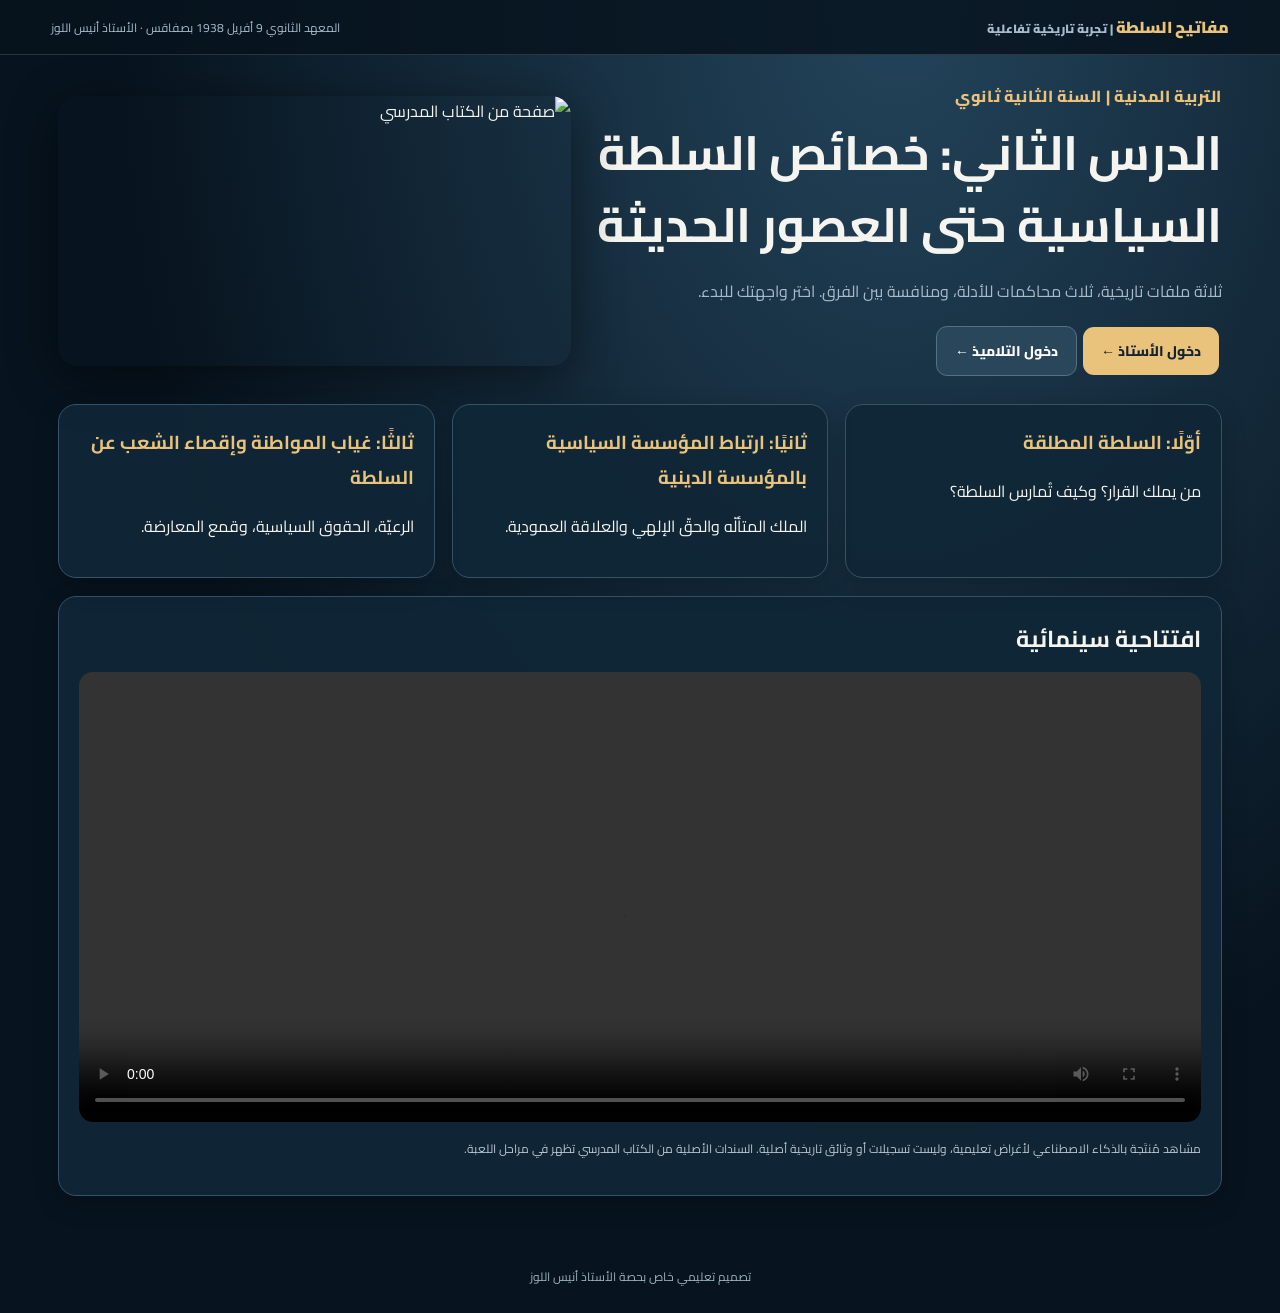
==== index.html @ e9cfafd4 "Add files via upload" ====
<!doctype html><html lang="ar" dir="rtl"><head><meta charset="utf-8"><meta name="viewport" content="width=device-width,initial-scale=1"><link rel="stylesheet" href="style.css"><title>الدرس الثاني: خصائص السلطة السياسية حتى العصور الحديثة</title></head><body><header><div class="brand">مفاتيح السلطة <span class="sub">| تجربة تاريخية تفاعلية</span></div><div class="sub">المعهد الثانوي 9 أفريل 1938 بصفاقس · الأستاذ أنيس اللوز</div></header><main class="container"><div class="hero"><div><div class="eyebrow">التربية المدنية | السنة الثانية ثانوي</div><h1>الدرس الثاني: خصائص السلطة السياسية حتى العصور الحديثة</h1><p>ثلاثة ملفات تاريخية، ثلاث محاكمات للأدلة، ومنافسة بين الفرق. اختر واجهتك للبدء.</p><a class="btn" href="teacher.html">دخول الأستاذ ←</a><a class="btn alt" href="student.html">دخول التلاميذ ←</a></div><img src="assets/textbook_15.png" alt="صفحة من الكتاب المدرسي" style="object-position:top"></div><div class="grid three"><section class="panel"><h3>أوّلًا: السلطة المطلقة</h3><p>من يملك القرار؟ وكيف تُمارس السلطة؟</p></section><section class="panel"><h3>ثانيًا: ارتباط المؤسسة السياسية بالمؤسسة الدينية</h3><p>الملك المتألّه والحقّ الإلهي والعلاقة العمودية.</p></section><section class="panel"><h3>ثالثًا: غياب المواطنة وإقصاء الشعب عن السلطة</h3><p>الرعيّة، الحقوق السياسية، وقمع المعارضة.</p></section></div><section class="panel"><h2>افتتاحية سينمائية</h2><video class="video" controls preload="metadata" src="assets/intro.mp4"></video><p class="caption">مشاهد مُنتَجة بالذكاء الاصطناعي لأغراض تعليمية، وليست تسجيلات أو وثائق تاريخية أصلية. السندات الأصلية من الكتاب المدرسي تظهر في مراحل اللعبة.</p></section></main><footer class="footer">تصميم تعليمي خاص بحصة الأستاذ أنيس اللوز</footer></body></html>
---- style.css ----
@import url('https://fonts.googleapis.com/css2?family=Cairo:wght@400;600;700;800;900&display=swap');
:root{--bg:#07131e;--panel:#102637;--panel2:#173449;--gold:#e9c27b;--white:#f5f4ee;--muted:#a8bbca;--line:#365269;--green:#70dfb5}*{box-sizing:border-box}body{margin:0;background:radial-gradient(ellipse at 70% 0%,#23445b 0%,#07131e 62%);color:var(--white);font-family:Cairo,Tahoma,Arial,sans-serif;min-height:100vh}header{border-bottom:1px solid #ffffff24;background:#07131ed9;padding:12px 4%;display:flex;align-items:center;justify-content:space-between;gap:20px;flex-wrap:wrap}.brand{font-weight:900;color:var(--gold)}.sub{font-size:12px;color:var(--muted)}.container{max-width:1200px;margin:auto;padding:26px 18px}.hero{display:grid;grid-template-columns:1.1fr .9fr;gap:25px;align-items:center;margin-bottom:24px}.hero h1{font-size:clamp(28px,4vw,48px);line-height:1.5;margin:5px 0}.hero p{color:var(--muted)}.hero img{width:100%;height:270px;object-fit:cover;border-radius:20px;box-shadow:0 12px 50px #0007}.eyebrow{color:var(--gold);letter-spacing:.04em;font-weight:800}.panel{background:#102637eb;border:1px solid var(--line);border-radius:18px;padding:20px;margin-bottom:18px;box-shadow:0 8px 26px #0003}.grid{display:grid;grid-template-columns:repeat(2,minmax(0,1fr));gap:17px}.three{grid-template-columns:repeat(3,minmax(0,1fr))}h2{margin:0 0 12px;font-size:23px}h3{margin:0 0 10px;color:var(--gold)}button,.btn{border:0;border-radius:11px;padding:11px 18px;background:var(--gold);color:#142330;font:800 14px Cairo,Tahoma;cursor:pointer;display:inline-block;text-decoration:none;margin:4px 3px}button.alt,.btn.alt{background:#29465a;color:#fff;border:1px solid #537085}button.danger{background:#8d3944;color:#fff}button:disabled{opacity:.35;cursor:not-allowed}input,textarea,select{width:100%;padding:12px;border-radius:10px;border:1px solid #55738a;background:#0b1d2c;color:white;font:600 14px Cairo,Tahoma;margin:6px 0 12px}textarea{min-height:100px;resize:vertical}.status{display:inline-block;padding:5px 12px;border-radius:40px;background:#234356;color:var(--gold);font-size:12px}.source{background:#091c2c;border-right:4px solid var(--gold);padding:16px;border-radius:9px;line-height:2}.muted{color:var(--muted)}.small{font-size:12px}.option{display:block;text-align:right;width:100%;margin:7px 0;background:#18374b;color:white;border:1px solid #557087}.option.selected{border-color:var(--gold);background:#41523f}.media{width:100%;max-height:350px;object-fit:cover;border-radius:13px}.archive{width:100%;max-height:450px;object-fit:contain;background:#f4ede0;border-radius:12px}.team{padding:13px;background:#1b394b;border:1px solid #48637a;border-radius:12px;margin:8px 0}.flex{display:flex;gap:10px;align-items:center;flex-wrap:wrap}.between{justify-content:space-between}.hide{display:none!important}.score{color:var(--gold);font-weight:900;font-size:24px}.badge{background:#26483e;color:#9af1c4;padding:3px 9px;border-radius:8px}.video{width:100%;max-height:450px;border-radius:14px}.footer{text-align:center;color:#9db1c0;padding:25px;font-size:12px}.caption{font-size:12px;color:#b8c7d3;margin:6px 0 15px}.notice{background:#3c3425;border:1px solid #b79254;border-radius:12px;padding:13px}.step{display:inline-block;border-radius:9px;padding:5px 10px;background:#2d4557;color:var(--gold);margin:4px}.big{font-size:20px;font-weight:800}.answer{white-space:pre-wrap;background:#0b2030;padding:12px;border-radius:10px}.portrait{max-height:210px;width:100%;object-fit:cover;border-radius:10px}a{color:var(--gold)}@media(max-width:750px){.hero,.grid,.three{grid-template-columns:1fr}.hero img{height:210px}header{padding:12px}.container{padding:12px}.hero h1{font-size:29px}}
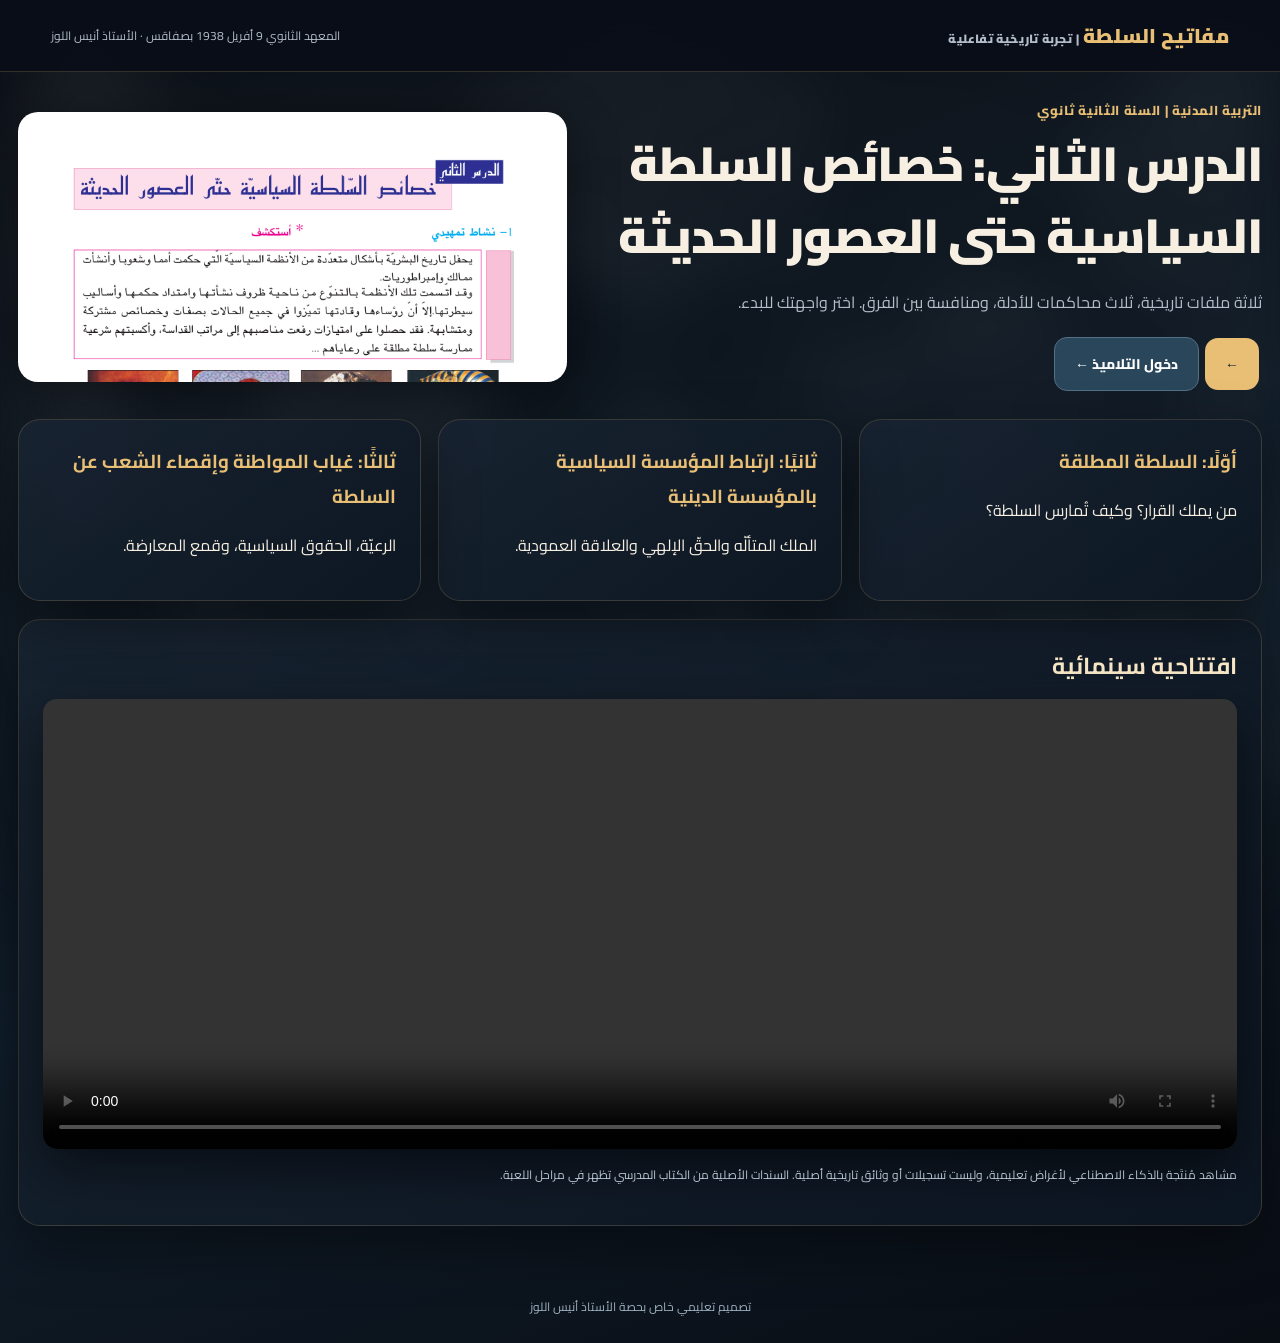
==== commit 037202a6: "Update index.html" ====
--- a/index.html
+++ b/index.html
@@ -1 +1 @@
-<!doctype html><html lang="ar" dir="rtl"><head><meta charset="utf-8"><meta name="viewport" content="width=device-width,initial-scale=1"><link rel="stylesheet" href="style.css"><title>الدرس الثاني: خصائص السلطة السياسية حتى العصور الحديثة</title></head><body><header><div class="brand">مفاتيح السلطة <span class="sub">| تجربة تاريخية تفاعلية</span></div><div class="sub">المعهد الثانوي 9 أفريل 1938 بصفاقس · الأستاذ أنيس اللوز</div></header><main class="container"><div class="hero"><div><div class="eyebrow">التربية المدنية | السنة الثانية ثانوي</div><h1>الدرس الثاني: خصائص السلطة السياسية حتى العصور الحديثة</h1><p>ثلاثة ملفات تاريخية، ثلاث محاكمات للأدلة، ومنافسة بين الفرق. اختر واجهتك للبدء.</p><a class="btn" href="teacher.html">دخول الأستاذ ←</a><a class="btn alt" href="student.html">دخول التلاميذ ←</a></div><img src="assets/textbook_15.png" alt="صفحة من الكتاب المدرسي" style="object-position:top"></div><div class="grid three"><section class="panel"><h3>أوّلًا: السلطة المطلقة</h3><p>من يملك القرار؟ وكيف تُمارس السلطة؟</p></section><section class="panel"><h3>ثانيًا: ارتباط المؤسسة السياسية بالمؤسسة الدينية</h3><p>الملك المتألّه والحقّ الإلهي والعلاقة العمودية.</p></section><section class="panel"><h3>ثالثًا: غياب المواطنة وإقصاء الشعب عن السلطة</h3><p>الرعيّة، الحقوق السياسية، وقمع المعارضة.</p></section></div><section class="panel"><h2>افتتاحية سينمائية</h2><video class="video" controls preload="metadata" src="assets/intro.mp4"></video><p class="caption">مشاهد مُنتَجة بالذكاء الاصطناعي لأغراض تعليمية، وليست تسجيلات أو وثائق تاريخية أصلية. السندات الأصلية من الكتاب المدرسي تظهر في مراحل اللعبة.</p></section></main><footer class="footer">تصميم تعليمي خاص بحصة الأستاذ أنيس اللوز</footer></body></html>
+<!doctype html><html lang="ar" dir="rtl"><head><meta charset="utf-8"><meta name="viewport" content="width=device-width,initial-scale=1"><link rel="stylesheet" href="style.css"><title>الدرس الثاني: خصائص السلطة السياسية حتى العصور الحديثة</title></head><body><header><div class="brand">مفاتيح السلطة <span class="sub">| تجربة تاريخية تفاعلية</span></div><div class="sub">المعهد الثانوي 9 أفريل 1938 بصفاقس · الأستاذ أنيس اللوز</div></header><main class="container"><div class="hero"><div><div class="eyebrow">التربية المدنية | السنة الثانية ثانوي</div><h1>الدرس الثاني: خصائص السلطة السياسية حتى العصور الحديثة</h1><p>ثلاثة ملفات تاريخية، ثلاث محاكمات للأدلة، ومنافسة بين الفرق. اختر واجهتك للبدء.</p><a class="btn" href="teacher.html"> ←</a><a class="btn alt" href="student.html">دخول التلاميذ ←</a></div><img src="assets/textbook_15.png" alt="صفحة من الكتاب المدرسي" style="object-position:top"></div><div class="grid three"><section class="panel"><h3>أوّلًا: السلطة المطلقة</h3><p>من يملك القرار؟ وكيف تُمارس السلطة؟</p></section><section class="panel"><h3>ثانيًا: ارتباط المؤسسة السياسية بالمؤسسة الدينية</h3><p>الملك المتألّه والحقّ الإلهي والعلاقة العمودية.</p></section><section class="panel"><h3>ثالثًا: غياب المواطنة وإقصاء الشعب عن السلطة</h3><p>الرعيّة، الحقوق السياسية، وقمع المعارضة.</p></section></div><section class="panel"><h2>افتتاحية سينمائية</h2><video class="video" controls preload="metadata" src="assets/intro.mp4"></video><p class="caption">مشاهد مُنتَجة بالذكاء الاصطناعي لأغراض تعليمية، وليست تسجيلات أو وثائق تاريخية أصلية. السندات الأصلية من الكتاب المدرسي تظهر في مراحل اللعبة.</p></section></main><footer class="footer">تصميم تعليمي خاص بحصة الأستاذ أنيس اللوز</footer></body></html>
--- a/style.css
+++ b/style.css
@@ -1,2 +1,13 @@
 @import url('https://fonts.googleapis.com/css2?family=Cairo:wght@400;600;700;800;900&display=swap');
 :root{--bg:#07131e;--panel:#102637;--panel2:#173449;--gold:#e9c27b;--white:#f5f4ee;--muted:#a8bbca;--line:#365269;--green:#70dfb5}*{box-sizing:border-box}body{margin:0;background:radial-gradient(ellipse at 70% 0%,#23445b 0%,#07131e 62%);color:var(--white);font-family:Cairo,Tahoma,Arial,sans-serif;min-height:100vh}header{border-bottom:1px solid #ffffff24;background:#07131ed9;padding:12px 4%;display:flex;align-items:center;justify-content:space-between;gap:20px;flex-wrap:wrap}.brand{font-weight:900;color:var(--gold)}.sub{font-size:12px;color:var(--muted)}.container{max-width:1200px;margin:auto;padding:26px 18px}.hero{display:grid;grid-template-columns:1.1fr .9fr;gap:25px;align-items:center;margin-bottom:24px}.hero h1{font-size:clamp(28px,4vw,48px);line-height:1.5;margin:5px 0}.hero p{color:var(--muted)}.hero img{width:100%;height:270px;object-fit:cover;border-radius:20px;box-shadow:0 12px 50px #0007}.eyebrow{color:var(--gold);letter-spacing:.04em;font-weight:800}.panel{background:#102637eb;border:1px solid var(--line);border-radius:18px;padding:20px;margin-bottom:18px;box-shadow:0 8px 26px #0003}.grid{display:grid;grid-template-columns:repeat(2,minmax(0,1fr));gap:17px}.three{grid-template-columns:repeat(3,minmax(0,1fr))}h2{margin:0 0 12px;font-size:23px}h3{margin:0 0 10px;color:var(--gold)}button,.btn{border:0;border-radius:11px;padding:11px 18px;background:var(--gold);color:#142330;font:800 14px Cairo,Tahoma;cursor:pointer;display:inline-block;text-decoration:none;margin:4px 3px}button.alt,.btn.alt{background:#29465a;color:#fff;border:1px solid #537085}button.danger{background:#8d3944;color:#fff}button:disabled{opacity:.35;cursor:not-allowed}input,textarea,select{width:100%;padding:12px;border-radius:10px;border:1px solid #55738a;background:#0b1d2c;color:white;font:600 14px Cairo,Tahoma;margin:6px 0 12px}textarea{min-height:100px;resize:vertical}.status{display:inline-block;padding:5px 12px;border-radius:40px;background:#234356;color:var(--gold);font-size:12px}.source{background:#091c2c;border-right:4px solid var(--gold);padding:16px;border-radius:9px;line-height:2}.muted{color:var(--muted)}.small{font-size:12px}.option{display:block;text-align:right;width:100%;margin:7px 0;background:#18374b;color:white;border:1px solid #557087}.option.selected{border-color:var(--gold);background:#41523f}.media{width:100%;max-height:350px;object-fit:cover;border-radius:13px}.archive{width:100%;max-height:450px;object-fit:contain;background:#f4ede0;border-radius:12px}.team{padding:13px;background:#1b394b;border:1px solid #48637a;border-radius:12px;margin:8px 0}.flex{display:flex;gap:10px;align-items:center;flex-wrap:wrap}.between{justify-content:space-between}.hide{display:none!important}.score{color:var(--gold);font-weight:900;font-size:24px}.badge{background:#26483e;color:#9af1c4;padding:3px 9px;border-radius:8px}.video{width:100%;max-height:450px;border-radius:14px}.footer{text-align:center;color:#9db1c0;padding:25px;font-size:12px}.caption{font-size:12px;color:#b8c7d3;margin:6px 0 15px}.notice{background:#3c3425;border:1px solid #b79254;border-radius:12px;padding:13px}.step{display:inline-block;border-radius:9px;padding:5px 10px;background:#2d4557;color:var(--gold);margin:4px}.big{font-size:20px;font-weight:800}.answer{white-space:pre-wrap;background:#0b2030;padding:12px;border-radius:10px}.portrait{max-height:210px;width:100%;object-fit:cover;border-radius:10px}a{color:var(--gold)}@media(max-width:750px){.hero,.grid,.three{grid-template-columns:1fr}.hero img{height:210px}header{padding:12px}.container{padding:12px}.hero h1{font-size:29px}}
+
+/* Cinematic edition */
+:root{--bg:#090d14;--panel:#141b25;--panel2:#1c2633;--gold:#e9bf75;--white:#f6efe2;--muted:#b3bdc9;--line:#364151}
+body{background:linear-gradient(160deg,#090d14,#101e2b 58%,#090d14);font-family:'Cairo',Tahoma,Arial,sans-serif}
+body:before{content:'';position:fixed;inset:0;pointer-events:none;opacity:.12;background-image:url('assets/scene1.jpg');background-size:cover;background-position:center;filter:grayscale(1) blur(28px);z-index:-1}
+header{position:sticky;top:0;z-index:10;backdrop-filter:blur(20px);background:#090e18eb;border-bottom:1px solid #e9bf7530;min-height:72px}
+.brand{font-size:20px;letter-spacing:.01em}h1{font-weight:900;line-height:1.55;letter-spacing:-.02em}h2{color:#f9e8c7}.container{max-width:1320px}.panel{background:linear-gradient(145deg,#182331f2,#0d1723f5);border:1px solid #c8a77135;box-shadow:0 22px 55px #0006;border-radius:22px;padding:24px}.eyebrow{font-size:13px;letter-spacing:.05em}button,.btn{transition:transform .2s,box-shadow .2s,background .2s;border-radius:13px;padding:13px 20px}button:hover:not(:disabled),.btn:hover{transform:translateY(-2px);box-shadow:0 9px 30px #e9bf7530}button:focus-visible,a:focus-visible{outline:3px solid #f8dfac;outline-offset:3px}.status{border:1px solid #d4b16e55;background:#d4b16e1b}.team{background:#121f2d;border-color:#465568}.source{white-space:pre-line;background:#0b1521;border-right-color:#e9bf75}.archive{max-height:540px;border:7px solid #d9c6a8;box-shadow:0 12px 35px #0007}.option{font-size:16px;padding:16px}.option.selected{background:#645235;border-color:#e9bf75}.score{font-variant-numeric:tabular-nums}.video{box-shadow:0 20px 55px #0008}.big{font-size:22px;line-height:1.8}.caption{line-height:1.8}.notice{line-height:1.8}
+.cinema-hero{position:relative;min-height:620px;display:flex;align-items:end;overflow:hidden;border-radius:26px;background:#101822;margin:12px 0 28px;isolation:isolate;border:1px solid #e6bb6b65;box-shadow:0 30px 70px #0008}
+.cinema-hero video,.cinema-hero .backdrop{position:absolute;inset:0;width:100%;height:100%;object-fit:cover;z-index:-2}.cinema-hero:after{content:'';position:absolute;inset:0;z-index:-1;background:linear-gradient(90deg,#07101beb 0%,#07101b88 62%,#07101b22),linear-gradient(0deg,#07101b 0%,transparent 65%)}
+.cinema-copy{padding:clamp(24px,5vw,65px);max-width:870px}.cinema-copy h1{font-size:clamp(34px,5vw,65px);line-height:1.45;margin:14px 0 16px;text-shadow:0 4px 28px #000}.cinema-copy p{font-size:18px;line-height:2;color:#e4e7e9}.kicker{display:inline-block;color:#f7d89c;border:1px solid #e8bd7c80;border-radius:50px;padding:7px 18px;background:#121a25b8;font-weight:800}.hero-actions{display:flex;flex-wrap:wrap;gap:12px;margin-top:23px}.hero-actions .btn{font-size:17px;padding:15px 25px}.scene-card{overflow:hidden;border:1px solid #bd9b684f;background:#141d29;border-radius:20px}.scene-card img{display:block;width:100%;height:235px;object-fit:cover;filter:saturate(.82)}.scene-card .copy{padding:22px}.scene-card h3{font-size:19px;line-height:1.8}.scene-card p{color:#b9c2cc;line-height:1.9}.scene-no{color:#e9bf75;font-size:12px;letter-spacing:.08em;font-weight:900}.feature-row{display:grid;grid-template-columns:repeat(3,1fr);gap:18px;margin:28px 0}.feature{border-top:2px solid #d4b16e;padding:18px;background:#111c2b;border-radius:12px;line-height:1.9}.cinema-strip{display:grid;grid-template-columns:1fr 1fr;gap:24px;align-items:center}.cinema-strip .video{max-height:340px}.role-banner{height:210px;border-radius:18px;background:linear-gradient(0deg,#0d1724e6,#0d17243a),url('assets/scene2.jpg') center/cover;display:flex;align-items:end;padding:25px;margin:16px 0 25px;border:1px solid #e9bf7566}.role-banner h2{font-size:30px;margin:0}.teacher-banner{background-image:linear-gradient(0deg,#0d1724ed,#0d17244a),url('assets/scene1.jpg')}.stage-top{height:180px;background:center/cover;border-radius:15px;margin:12px 0;position:relative;overflow:hidden}.stage-top:after{content:'مشهد تمثيلي تعليمي • الوثيقة الأصلية أدناه';position:absolute;bottom:0;right:0;left:0;background:linear-gradient(0deg,#000e,transparent);padding:22px;color:#fff;font-size:12px}.timeline{display:flex;gap:7px;margin:15px 0 25px}.timeline span{flex:1;height:5px;background:#354355;border-radius:5px}.timeline span.active{background:#e9bf75}.stage-eyebrow{color:#e9bf75;font-size:13px;font-weight:800}
+@media(max-width:750px){.cinema-hero{min-height:570px}.cinema-copy{padding:23px}.cinema-copy h1{font-size:34px}.cinema-copy p{font-size:15px}.feature-row,.cinema-strip{grid-template-columns:1fr}.scene-card img{height:190px}.role-banner{height:160px}.panel{padding:17px}.container{padding:12px}.cinema-hero:after{background:linear-gradient(0deg,#07101b 0%,#07101b99 65%,#07101b22)}}
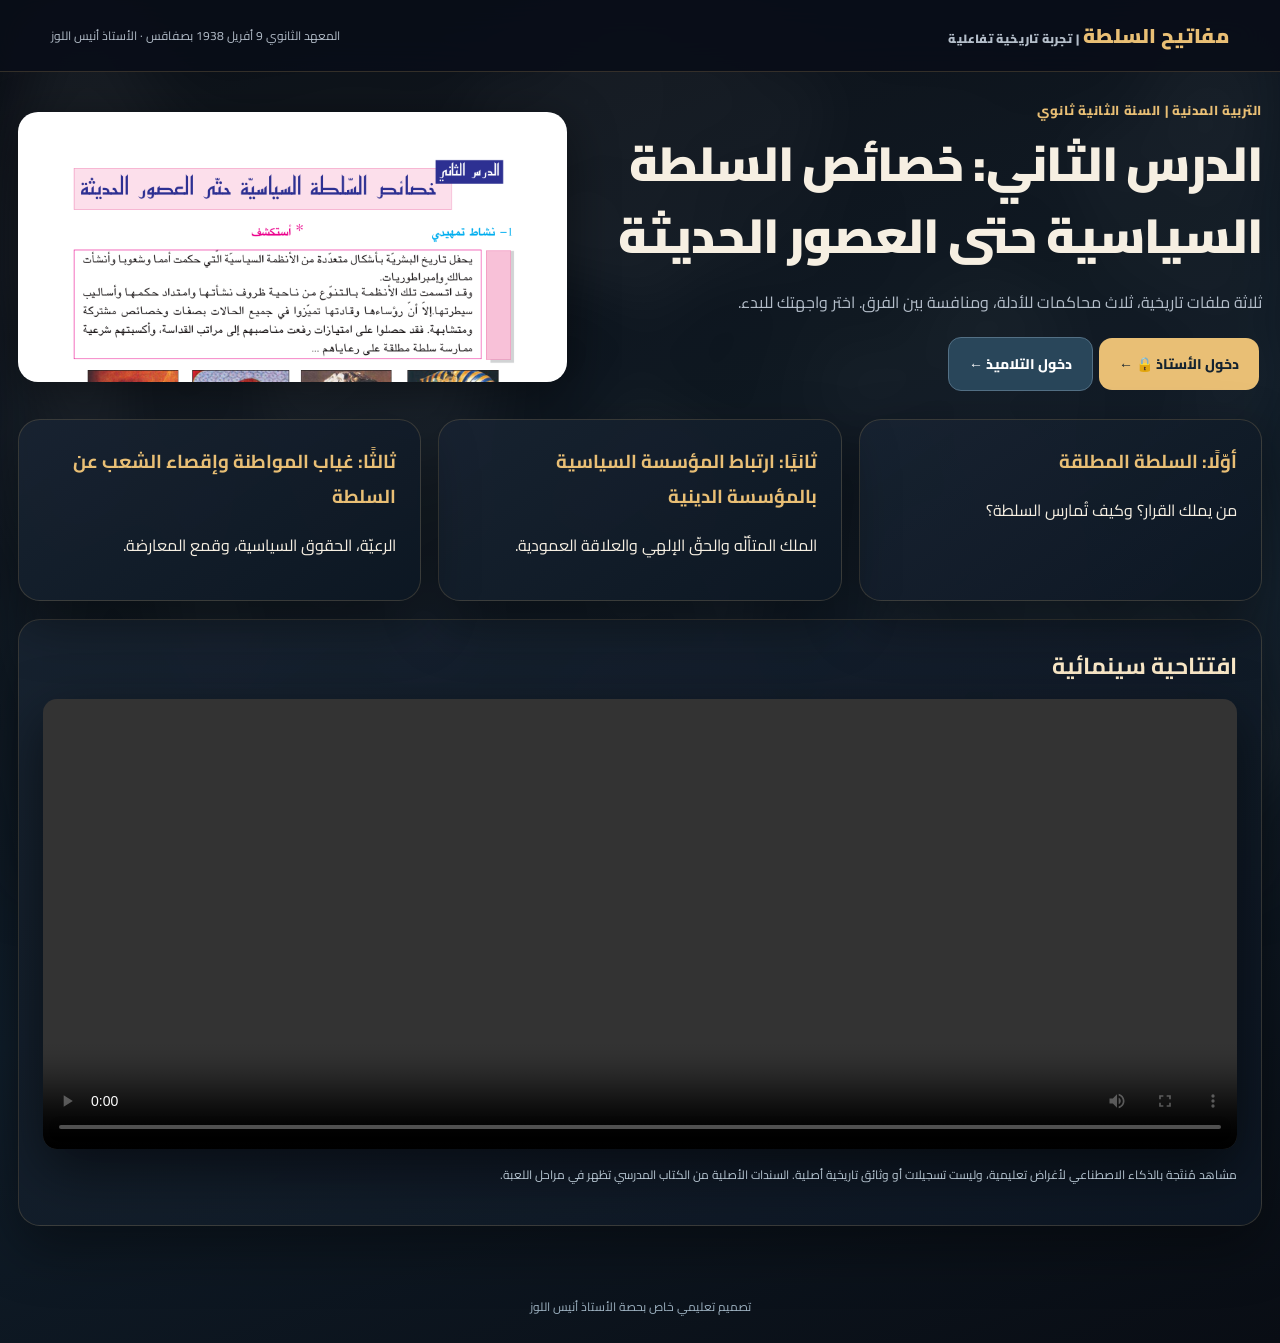
==== commit c464528d: "Restore teacher entry button label" ====
--- a/index.html
+++ b/index.html
@@ -1 +1 @@
-<!doctype html><html lang="ar" dir="rtl"><head><meta charset="utf-8"><meta name="viewport" content="width=device-width,initial-scale=1"><link rel="stylesheet" href="style.css"><title>الدرس الثاني: خصائص السلطة السياسية حتى العصور الحديثة</title></head><body><header><div class="brand">مفاتيح السلطة <span class="sub">| تجربة تاريخية تفاعلية</span></div><div class="sub">المعهد الثانوي 9 أفريل 1938 بصفاقس · الأستاذ أنيس اللوز</div></header><main class="container"><div class="hero"><div><div class="eyebrow">التربية المدنية | السنة الثانية ثانوي</div><h1>الدرس الثاني: خصائص السلطة السياسية حتى العصور الحديثة</h1><p>ثلاثة ملفات تاريخية، ثلاث محاكمات للأدلة، ومنافسة بين الفرق. اختر واجهتك للبدء.</p><a class="btn" href="teacher.html"> ←</a><a class="btn alt" href="student.html">دخول التلاميذ ←</a></div><img src="assets/textbook_15.png" alt="صفحة من الكتاب المدرسي" style="object-position:top"></div><div class="grid three"><section class="panel"><h3>أوّلًا: السلطة المطلقة</h3><p>من يملك القرار؟ وكيف تُمارس السلطة؟</p></section><section class="panel"><h3>ثانيًا: ارتباط المؤسسة السياسية بالمؤسسة الدينية</h3><p>الملك المتألّه والحقّ الإلهي والعلاقة العمودية.</p></section><section class="panel"><h3>ثالثًا: غياب المواطنة وإقصاء الشعب عن السلطة</h3><p>الرعيّة، الحقوق السياسية، وقمع المعارضة.</p></section></div><section class="panel"><h2>افتتاحية سينمائية</h2><video class="video" controls preload="metadata" src="assets/intro.mp4"></video><p class="caption">مشاهد مُنتَجة بالذكاء الاصطناعي لأغراض تعليمية، وليست تسجيلات أو وثائق تاريخية أصلية. السندات الأصلية من الكتاب المدرسي تظهر في مراحل اللعبة.</p></section></main><footer class="footer">تصميم تعليمي خاص بحصة الأستاذ أنيس اللوز</footer></body></html>
+<!doctype html><html lang="ar" dir="rtl"><head><meta charset="utf-8"><meta name="viewport" content="width=device-width,initial-scale=1"><link rel="stylesheet" href="style.css"><title>الدرس الثاني: خصائص السلطة السياسية حتى العصور الحديثة</title></head><body><header><div class="brand">مفاتيح السلطة <span class="sub">| تجربة تاريخية تفاعلية</span></div><div class="sub">المعهد الثانوي 9 أفريل 1938 بصفاقس · الأستاذ أنيس اللوز</div></header><main class="container"><div class="hero"><div><div class="eyebrow">التربية المدنية | السنة الثانية ثانوي</div><h1>الدرس الثاني: خصائص السلطة السياسية حتى العصور الحديثة</h1><p>ثلاثة ملفات تاريخية، ثلاث محاكمات للأدلة، ومنافسة بين الفرق. اختر واجهتك للبدء.</p><a class="btn" href="teacher.html">دخول الأستاذ 🔒 ←</a><a class="btn alt" href="student.html">دخول التلاميذ ←</a></div><img src="assets/textbook_15.png" alt="صفحة من الكتاب المدرسي" style="object-position:top"></div><div class="grid three"><section class="panel"><h3>أوّلًا: السلطة المطلقة</h3><p>من يملك القرار؟ وكيف تُمارس السلطة؟</p></section><section class="panel"><h3>ثانيًا: ارتباط المؤسسة السياسية بالمؤسسة الدينية</h3><p>الملك المتألّه والحقّ الإلهي والعلاقة العمودية.</p></section><section class="panel"><h3>ثالثًا: غياب المواطنة وإقصاء الشعب عن السلطة</h3><p>الرعيّة، الحقوق السياسية، وقمع المعارضة.</p></section></div><section class="panel"><h2>افتتاحية سينمائية</h2><video class="video" controls preload="metadata" src="assets/intro.mp4"></video><p class="caption">مشاهد مُنتَجة بالذكاء الاصطناعي لأغراض تعليمية، وليست تسجيلات أو وثائق تاريخية أصلية. السندات الأصلية من الكتاب المدرسي تظهر في مراحل اللعبة.</p></section></main><footer class="footer">تصميم تعليمي خاص بحصة الأستاذ أنيس اللوز</footer></body></html>
